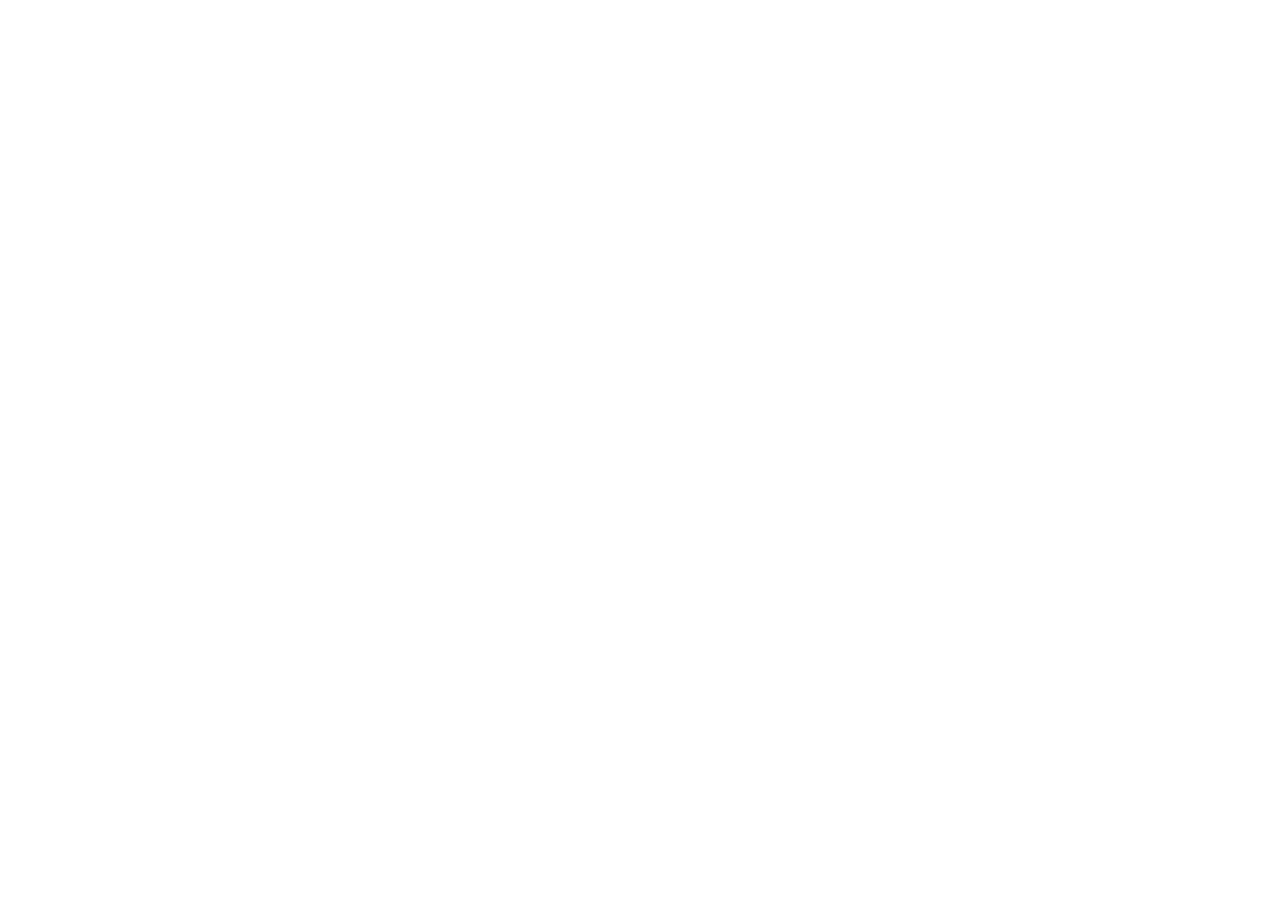
==== index.html @ b99870de "Deploy showcase build" ====
<!doctype html>
<html lang="en">
  <head>
    <meta charset="UTF-8" />
    <meta name="viewport" content="width=device-width, initial-scale=1.0" />
    <title>Splat Demo Room</title>
    <script type="module" crossorigin src="/splat-qa-room-showcase/assets/index-Mf9mKP3D.js"></script>
    <link rel="stylesheet" crossorigin href="/splat-qa-room-showcase/assets/index-DdOCPfvt.css">
  </head>
  <body>
    <div id="root"></div>
  </body>
</html>
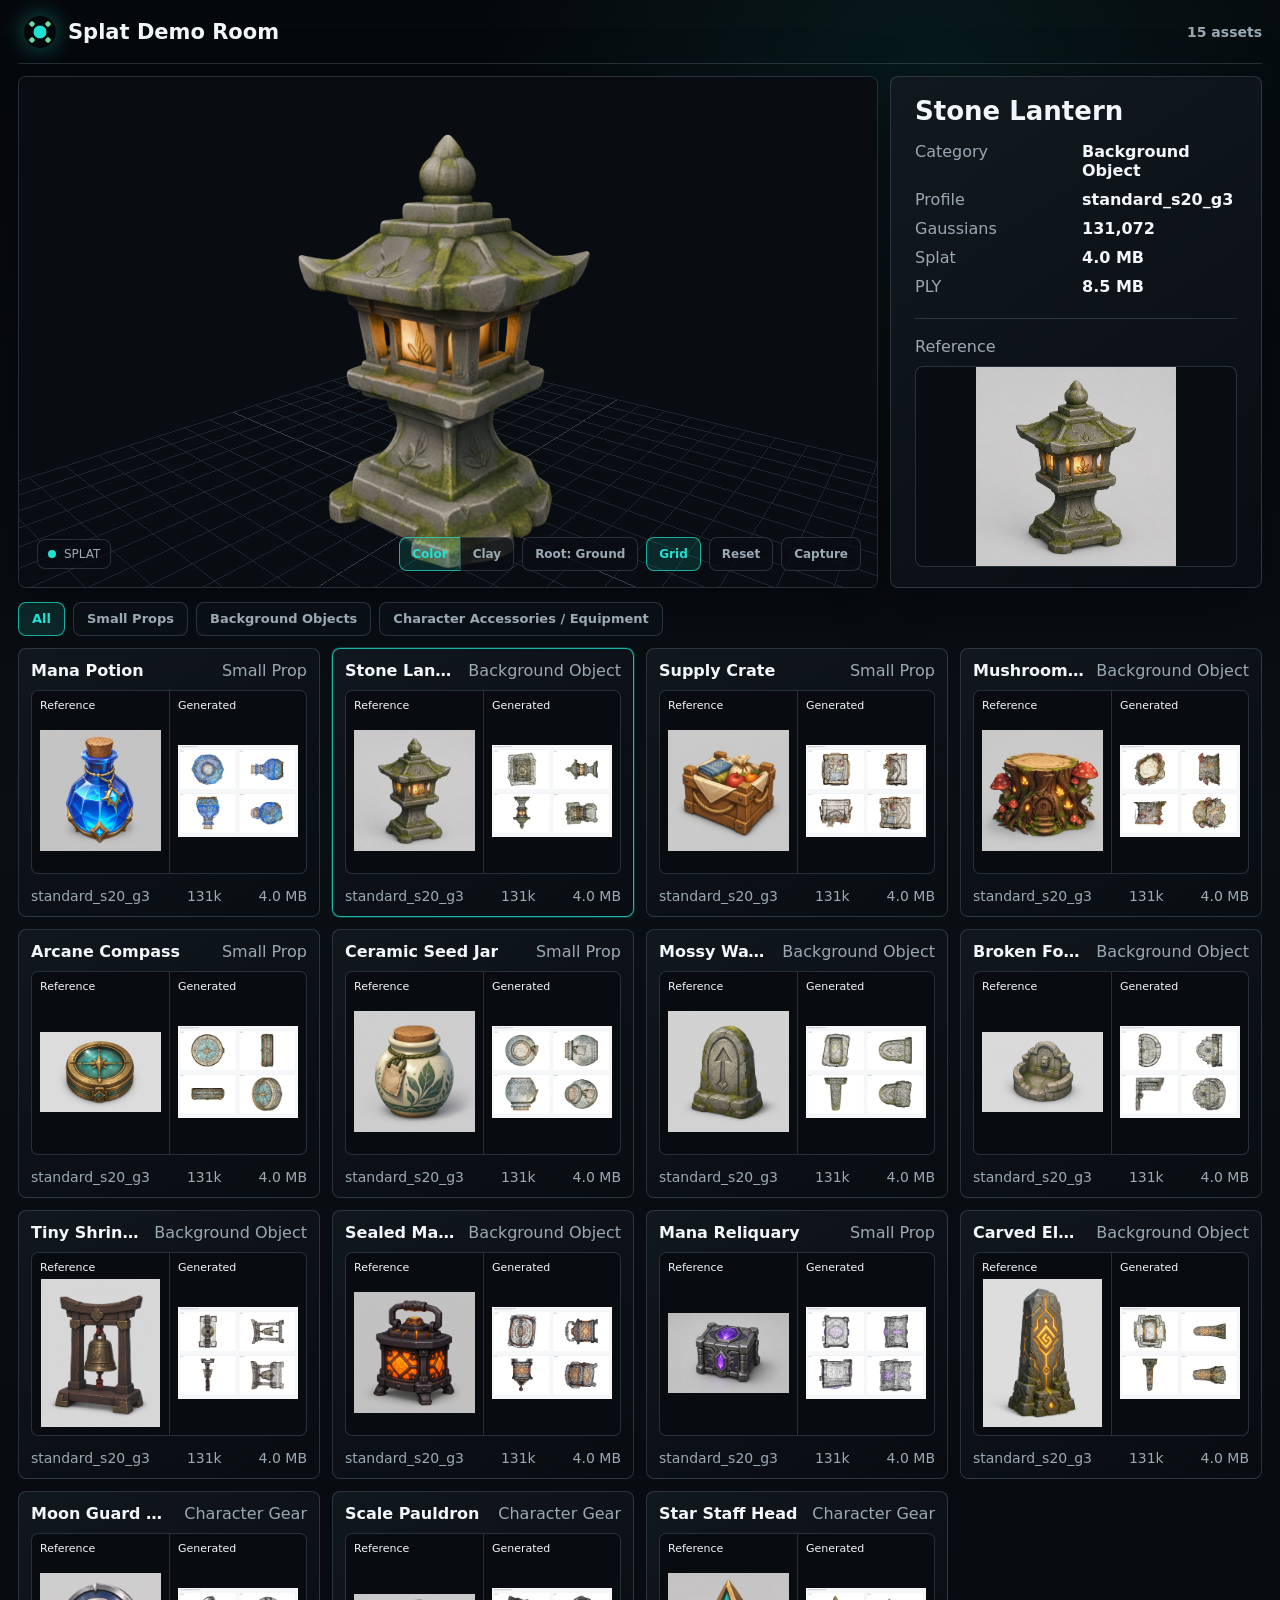
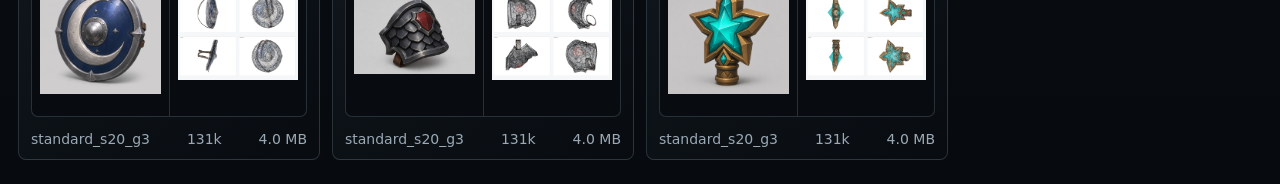
==== commit fba70fa6: "Refine showcase gallery and viewer" ====
--- a/index.html
+++ b/index.html
@@ -4,8 +4,8 @@
     <meta charset="UTF-8" />
     <meta name="viewport" content="width=device-width, initial-scale=1.0" />
     <title>Splat Demo Room</title>
-    <script type="module" crossorigin src="/splat-qa-room-showcase/assets/index-Mf9mKP3D.js"></script>
-    <link rel="stylesheet" crossorigin href="/splat-qa-room-showcase/assets/index-DdOCPfvt.css">
+    <script type="module" crossorigin src="/assets/index-UktOgTXq.js"></script>
+    <link rel="stylesheet" crossorigin href="/assets/index-D-4Ttczz.css">
   </head>
   <body>
     <div id="root"></div>
--- a/assets/index-D-4Ttczz.css
+++ b/assets/index-D-4Ttczz.css
@@ -0,0 +1 @@
+:root{color-scheme:dark;font-family:Inter,ui-sans-serif,system-ui,-apple-system,BlinkMacSystemFont,Segoe UI,sans-serif;--bg: #070a0e;--bg-2: #0b1016;--surface: #10161d;--surface-2: #151c24;--line: rgba(157, 176, 190, .22);--line-strong: rgba(184, 205, 220, .36);--text: #f3f7fa;--muted: #9ba9b5;--soft: #6f7d87;--teal: #20e2d1;--teal-2: #087d78;--amber: #ffc247;--red: #ff6159;--green: #44d37e;--shadow: 0 18px 60px rgba(0, 0, 0, .36);background:var(--bg);color:var(--text)}*{box-sizing:border-box}html,body,#root{min-height:100%}body{margin:0;background:radial-gradient(circle at 72% 4%,rgba(32,226,209,.08),transparent 28rem),linear-gradient(180deg,#05080b,#0a0f14 46%,#070a0e)}button,a{color:inherit;font:inherit}button{cursor:pointer}img{display:block;max-width:100%}.app-loading{min-height:100vh;display:grid;place-items:center;gap:12px;color:var(--muted)}.spin{animation:spin .9s linear infinite}@keyframes spin{to{transform:rotate(360deg)}}.app-page{min-height:100vh;padding:0 18px 24px}.topbar,.qa-topbar{height:64px;display:flex;align-items:center;gap:24px;border-bottom:1px solid rgba(157,176,190,.22)}.brand{display:inline-flex;align-items:center;gap:12px;border:0;background:transparent;font-size:21px;font-weight:750;letter-spacing:0}.brand-mark{width:32px;height:32px;display:inline-block;background:radial-gradient(circle,var(--teal) 0 27%,transparent 30%) 50% 50% / 100% 100%,radial-gradient(circle,#6bd9a2 0 22%,transparent 24%) 0 0 / 50% 50%;border-radius:50%;box-shadow:0 0 22px #20e2d166}.asset-count{margin-left:auto;color:var(--muted);font-size:14px;font-weight:620}.qa-link{height:34px;padding:0 13px;border:1px solid var(--line);border-radius:8px;background:#0c1218bd;color:var(--text)}.topbar-actions{margin-left:0;display:flex;align-items:center;gap:10px}.topbar-actions button,.viewer-actions button,.viewer-tool-rail button,.viewer-preset-bar button,.icon-only{width:36px;height:36px;display:inline-grid;place-items:center;border:1px solid var(--line);border-radius:8px;background:#0c1218bd;color:var(--text)}.showcase-hero{display:grid;grid-template-columns:minmax(0,1fr) 372px;gap:12px;min-height:460px;padding-top:12px}.showcase-viewer{min-width:0}.model-card{min-width:0;padding:20px 24px;border:1px solid var(--line);border-radius:8px;background:linear-gradient(145deg,#121920f0,#0a0e13e0);box-shadow:var(--shadow)}.model-card h1{margin:0 0 16px;font-size:26px;line-height:1.1;letter-spacing:0}.model-card dl,.fact-list{display:grid;gap:10px;margin:0}.model-card dl div,.fact-list div{display:grid;grid-template-columns:1fr 1fr;gap:12px}dt{color:var(--muted)}dd{margin:0;color:var(--text);font-weight:560}.reference-panel{margin-top:22px;padding-top:18px;border-top:1px solid var(--line);display:grid;gap:10px;color:var(--muted)}.reference-panel img{width:100%;aspect-ratio:16 / 10;object-fit:contain;border:1px solid var(--line);border-radius:8px;background:#090d12}.gallery-section{padding-top:14px}.gallery-grid{display:grid;gap:12px}.gallery-grid--flow{grid-template-columns:repeat(auto-fill,minmax(286px,1fr));align-items:start}.category-filter{display:flex;flex-wrap:wrap;gap:8px;margin-bottom:12px}.category-filter button{min-height:34px;padding:0 13px;border:1px solid var(--line);border-radius:8px;background:#0c1218b8;color:var(--muted);font-size:13px;font-weight:650}.category-filter .is-active{color:var(--teal);border-color:#20e2d1b8;background:#20e2d11f}.gallery-tile{width:100%;min-width:0;padding:12px;border:1px solid var(--line);border-radius:8px;background:linear-gradient(145deg,#11181ff5,#090d11eb);color:var(--text);text-align:left}.gallery-tile.is-selected{border-color:#20e2d1c7;box-shadow:0 0 0 1px #20e2d133}.tile-head,.tile-meta{display:flex;justify-content:space-between;gap:12px;align-items:baseline}.tile-head strong{font-size:16px;min-width:0;overflow:hidden;text-overflow:ellipsis;white-space:nowrap}.tile-head span,.tile-meta{color:var(--muted);white-space:nowrap}.tile-images{display:grid;grid-template-columns:1fr 1fr;gap:0;margin:10px 0;border:1px solid var(--line);border-radius:7px;overflow:hidden;background:#080c11}.tile-images figure{margin:0;padding:8px;min-width:0}.tile-images figure+figure{border-left:1px solid var(--line)}.tile-images figcaption,.filmstrip figcaption{margin-bottom:5px;font-size:11px;color:var(--text)}.tile-images img{width:100%;height:148px;object-fit:contain}.tile-meta{font-size:14px;padding-top:4px}.process-strip{margin-top:14px;min-height:116px;padding:18px 24px;display:grid;grid-template-columns:1.4fr 120px 1fr 120px 1fr 120px .2fr;align-items:center;gap:18px;border:1px solid var(--line);border-radius:8px;background:#0e141adb}.process-strip>span:first-child{font-size:18px;font-weight:640}.process-step{display:grid;place-items:center;gap:8px;color:var(--text)}.process-step svg{width:54px;height:54px;padding:14px;border:1px solid var(--line-strong);border-radius:8px}.process-arrow{height:1px;background:linear-gradient(90deg,transparent,var(--muted));position:relative}.process-arrow:after{content:"";position:absolute;right:0;top:-5px;width:10px;height:10px;border-right:1px solid var(--muted);border-top:1px solid var(--muted);transform:rotate(45deg)}.process-corner{color:var(--muted)}.splat-viewer{height:100%;min-height:440px;display:grid;grid-template-rows:1fr;border:1px solid var(--line);border-radius:8px;overflow:hidden;background:#090d12;box-shadow:var(--shadow)}.splat-viewer--qa{min-height:0;height:100%;grid-template-rows:1fr 48px;border-radius:0;border-width:0 1px 1px 0}.viewer-canvas-shell{position:relative;min-width:0;min-height:0}.viewer-canvas{position:absolute;inset:0}.viewer-canvas canvas{width:100%!important;height:100%!important;display:block}.viewer-fallback{position:absolute;inset:0;display:grid;place-items:center;background:#070a0eeb;z-index:3}.viewer-fallback img{width:min(78%,820px);max-height:78%;object-fit:contain;border:1px solid var(--line);border-radius:8px;background:#f4f6f8}.viewer-fallback span{position:absolute;bottom:18px;color:var(--muted)}.viewer-status{position:absolute;left:18px;bottom:18px;display:inline-flex;align-items:center;gap:8px;padding:7px 10px;border:1px solid var(--line);border-radius:8px;background:#090d12b8;color:var(--muted);font-size:12px;z-index:4}.status-dot{width:8px;height:8px;border-radius:50%;background:var(--muted)}.status-dot--splat,.status-dot--ply{background:var(--teal)}.status-dot--fallback{background:var(--amber)}.viewer-tool-rail{position:absolute;left:16px;top:48px;display:grid;gap:0;z-index:5}.viewer-tool-rail button{border-radius:0}.viewer-tool-rail button:first-child{border-radius:8px 8px 0 0}.viewer-tool-rail button:last-child{border-radius:0 0 8px 8px}.viewer-tool-rail .is-active,.toggle-pill.is-active{color:var(--teal);background:#20e2d129}.viewer-preset-bar{position:absolute;left:50%;bottom:20px;transform:translate(-50%);display:flex;z-index:5}.viewer-preset-bar button{border-radius:0}.viewer-preset-bar button:first-child{border-radius:8px 0 0 8px}.viewer-preset-bar button:last-child{border-radius:0 8px 8px 0}.viewer-actions{position:absolute;right:18px;bottom:20px;display:flex;gap:8px;z-index:5}.viewer-public-controls{position:absolute;right:16px;bottom:16px;display:flex;flex-wrap:wrap;justify-content:flex-end;gap:8px;z-index:5;max-width:calc(100% - 140px)}.viewer-public-controls button{min-height:34px;padding:0 12px;border:1px solid var(--line);border-radius:8px;background:#090d12c7;color:var(--muted);font-size:12px;font-weight:720}.viewer-public-controls button:hover,.viewer-public-controls .is-active{color:var(--teal);border-color:#20e2d1b8;background:#20e2d121}.control-segment{display:flex}.control-segment button{border-radius:0}.control-segment button:first-child{border-radius:8px 0 0 8px}.control-segment button:last-child{border-radius:0 8px 8px 0;margin-left:-1px}.viewer-footer{height:48px;display:flex;align-items:center;gap:12px;padding:0 16px;border-top:1px solid var(--line);background:#090d12eb;color:var(--muted);font-size:13px}.toggle-pill{width:34px;height:28px;display:inline-grid;place-items:center;border:1px solid var(--line);border-radius:6px;background:var(--surface);color:var(--muted)}.viewer-footer-spacer{flex:1}.qa-shell{min-height:100vh;height:100vh;display:grid;grid-template-rows:62px 1fr;background:#070a0e;color:var(--text);overflow:hidden}.qa-topbar{padding:0 14px;gap:18px}.select-cluster{display:flex;align-items:center;gap:10px;color:var(--muted)}.select-cluster button{height:38px;display:inline-flex;align-items:center;gap:8px;padding:0 12px;border:1px solid var(--line);border-radius:8px;background:var(--surface)}.live-dot{width:8px;height:8px;border-radius:50%;background:var(--green)}.qa-metrics{margin-left:auto;display:flex;gap:8px}.qa-metrics span{min-width:92px;padding:7px 12px;display:grid;gap:2px;border:1px solid rgba(157,176,190,.13);border-radius:8px;background:var(--surface-2);font-weight:720}.qa-metrics small{color:var(--muted);font-weight:520}.metric-status--warn{color:var(--amber)}.metric-status--pass{color:var(--green)}.metric-status--fail{color:var(--red)}.user-pill{width:36px;height:36px;border:0;border-radius:50%;background:#087d78;color:#fff}.qa-layout{min-height:0;display:grid;grid-template-columns:310px minmax(0,1fr) 340px}.asset-sidebar{min-width:0;padding:16px 10px;border-right:1px solid var(--line);background:#0a0f14db;overflow:hidden}.sidebar-title{height:34px;display:flex;align-items:center;gap:14px;padding:0 6px;text-transform:uppercase;color:var(--muted);letter-spacing:.04em;font-size:12px}.sidebar-title span{margin-right:auto}.filter-tabs{display:grid;grid-template-columns:repeat(3,1fr);gap:6px;margin:8px 0 14px}.filter-tabs button{height:34px;border:1px solid var(--line);border-radius:7px;background:#10161dd6}.filter-tabs .is-active{background:var(--teal-2);color:#fff}.asset-list{display:grid;gap:6px;overflow:auto;max-height:calc(100vh - 170px);padding-right:4px}.asset-row{width:100%;display:grid;grid-template-columns:126px 1fr;gap:10px;padding:8px;border:1px solid transparent;border-radius:8px;background:transparent;text-align:left}.asset-row.is-selected{border-color:var(--teal);background:#20e2d114}.asset-row img{width:126px;aspect-ratio:1 / 1;object-fit:contain;border:1px solid var(--line);border-radius:6px;background:#090d12}.asset-row span{min-width:0;display:grid;align-content:center;gap:6px}.asset-row strong{overflow-wrap:anywhere}.asset-row small{color:var(--muted)}.asset-status{font-style:normal;font-size:13px}.asset-status--pass{color:var(--green)}.asset-status--warn{color:var(--amber)}.asset-status--fail{color:var(--red)}.qa-main{min-width:0;min-height:0;display:grid;grid-template-rows:minmax(0,1fr) 220px}.filmstrip{min-width:0;padding:8px;display:grid;grid-template-columns:220px 220px minmax(320px,1fr);gap:8px;border-top:1px solid var(--line);background:#0b1016f2}.filmstrip figure{margin:0;min-width:0;border:1px solid var(--line);border-radius:8px;overflow:hidden;background:#090d12}.filmstrip figcaption{height:28px;padding:7px 10px 0;text-transform:uppercase;color:var(--muted);background:#ffffff05}.filmstrip img{width:100%;height:calc(100% - 28px);object-fit:contain}.qa-inspector{min-width:0;border-left:1px solid var(--line);background:linear-gradient(180deg,#121920f5,#0c1117f5);overflow:auto}.inspector-tabs{height:54px;display:grid;grid-template-columns:repeat(3,1fr);border-bottom:1px solid var(--line)}.inspector-tabs button{border:0;border-bottom:2px solid transparent;background:transparent;color:var(--muted)}.inspector-tabs .is-active{color:var(--teal);border-color:var(--teal)}.inspector-section{padding:20px 16px}.inspector-section h2{margin:0 0 16px;font-size:18px}.check-list{display:grid;border:1px solid var(--line);border-radius:8px;overflow:hidden}.check-row{min-height:62px;display:grid;grid-template-columns:28px 1fr 22px;gap:10px;align-items:center;padding:10px 12px;background:#0c1218b8}.check-row+.check-row{border-top:1px solid var(--line)}.check-row svg{color:var(--green)}.check-row:has(svg+span small:nth-child(2)) svg{color:var(--green)}.check-row span{display:grid;gap:3px}.check-row small{color:var(--muted)}.note-box{margin-top:18px;display:grid;gap:8px;color:var(--muted)}.note-box p{min-height:76px;margin:0;padding:12px;border:1px solid var(--line);border-radius:8px;color:var(--text);background:#080c10a6}.verdict-control{margin-top:18px;display:grid;grid-template-columns:repeat(3,1fr);border:1px solid var(--line);border-radius:8px;overflow:hidden}.verdict-control button{height:42px;border:0;background:#0e141ae0}.verdict-control .is-pass{color:var(--green);background:#44d37e24}.verdict-control .is-warn{color:var(--amber);background:#ffc24729}.verdict-control .is-fail{color:var(--red);background:#ff615924}.inspector-section a,.reason-list{min-height:42px;display:flex;align-items:center;gap:10px;padding:0 12px;border:1px solid var(--line);border-radius:8px;margin-bottom:10px;color:var(--text);text-decoration:none;background:#0a0f14b8}@media(max-width:1100px){.showcase-hero{grid-template-columns:1fr}.qa-layout{grid-template-columns:250px minmax(0,1fr)}.qa-inspector,.qa-metrics{display:none}}@media(max-width:760px){.app-page{padding:0 10px 18px}.topbar{height:auto;min-height:64px;flex-wrap:wrap;gap:12px;padding:12px 0}.brand{font-size:18px}.showcase-hero{min-height:auto}.splat-viewer{min-height:410px}.viewer-public-controls{left:12px;right:12px;bottom:12px;max-width:none;justify-content:center}.gallery-grid--flow{grid-template-columns:1fr}.process-strip{grid-template-columns:1fr;justify-items:start}.process-arrow,.process-corner{display:none}.qa-shell{height:auto;min-height:100vh;overflow:auto}.qa-layout{display:block}.asset-sidebar{border-right:0;border-bottom:1px solid var(--line)}.qa-main{min-height:720px}.filmstrip{grid-template-columns:repeat(2,1fr)}}
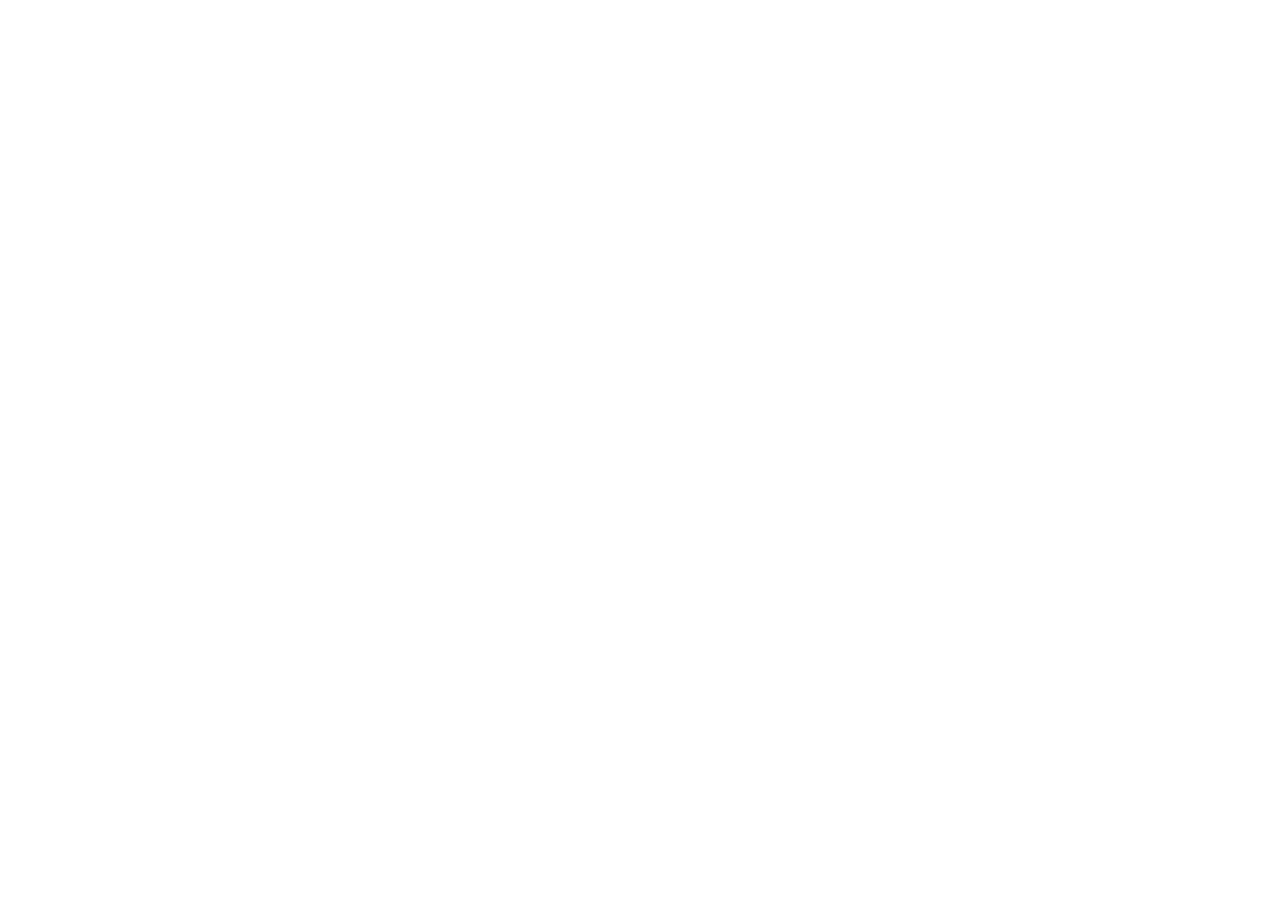
==== commit 148940e7: "Fix project pages asset base" ====
--- a/index.html
+++ b/index.html
@@ -4,8 +4,8 @@
     <meta charset="UTF-8" />
     <meta name="viewport" content="width=device-width, initial-scale=1.0" />
     <title>Splat Demo Room</title>
-    <script type="module" crossorigin src="/assets/index-UktOgTXq.js"></script>
-    <link rel="stylesheet" crossorigin href="/assets/index-D-4Ttczz.css">
+    <script type="module" crossorigin src="/splat-qa-room-showcase/assets/index-qImt6ukt.js"></script>
+    <link rel="stylesheet" crossorigin href="/splat-qa-room-showcase/assets/index-D-4Ttczz.css">
   </head>
   <body>
     <div id="root"></div>
